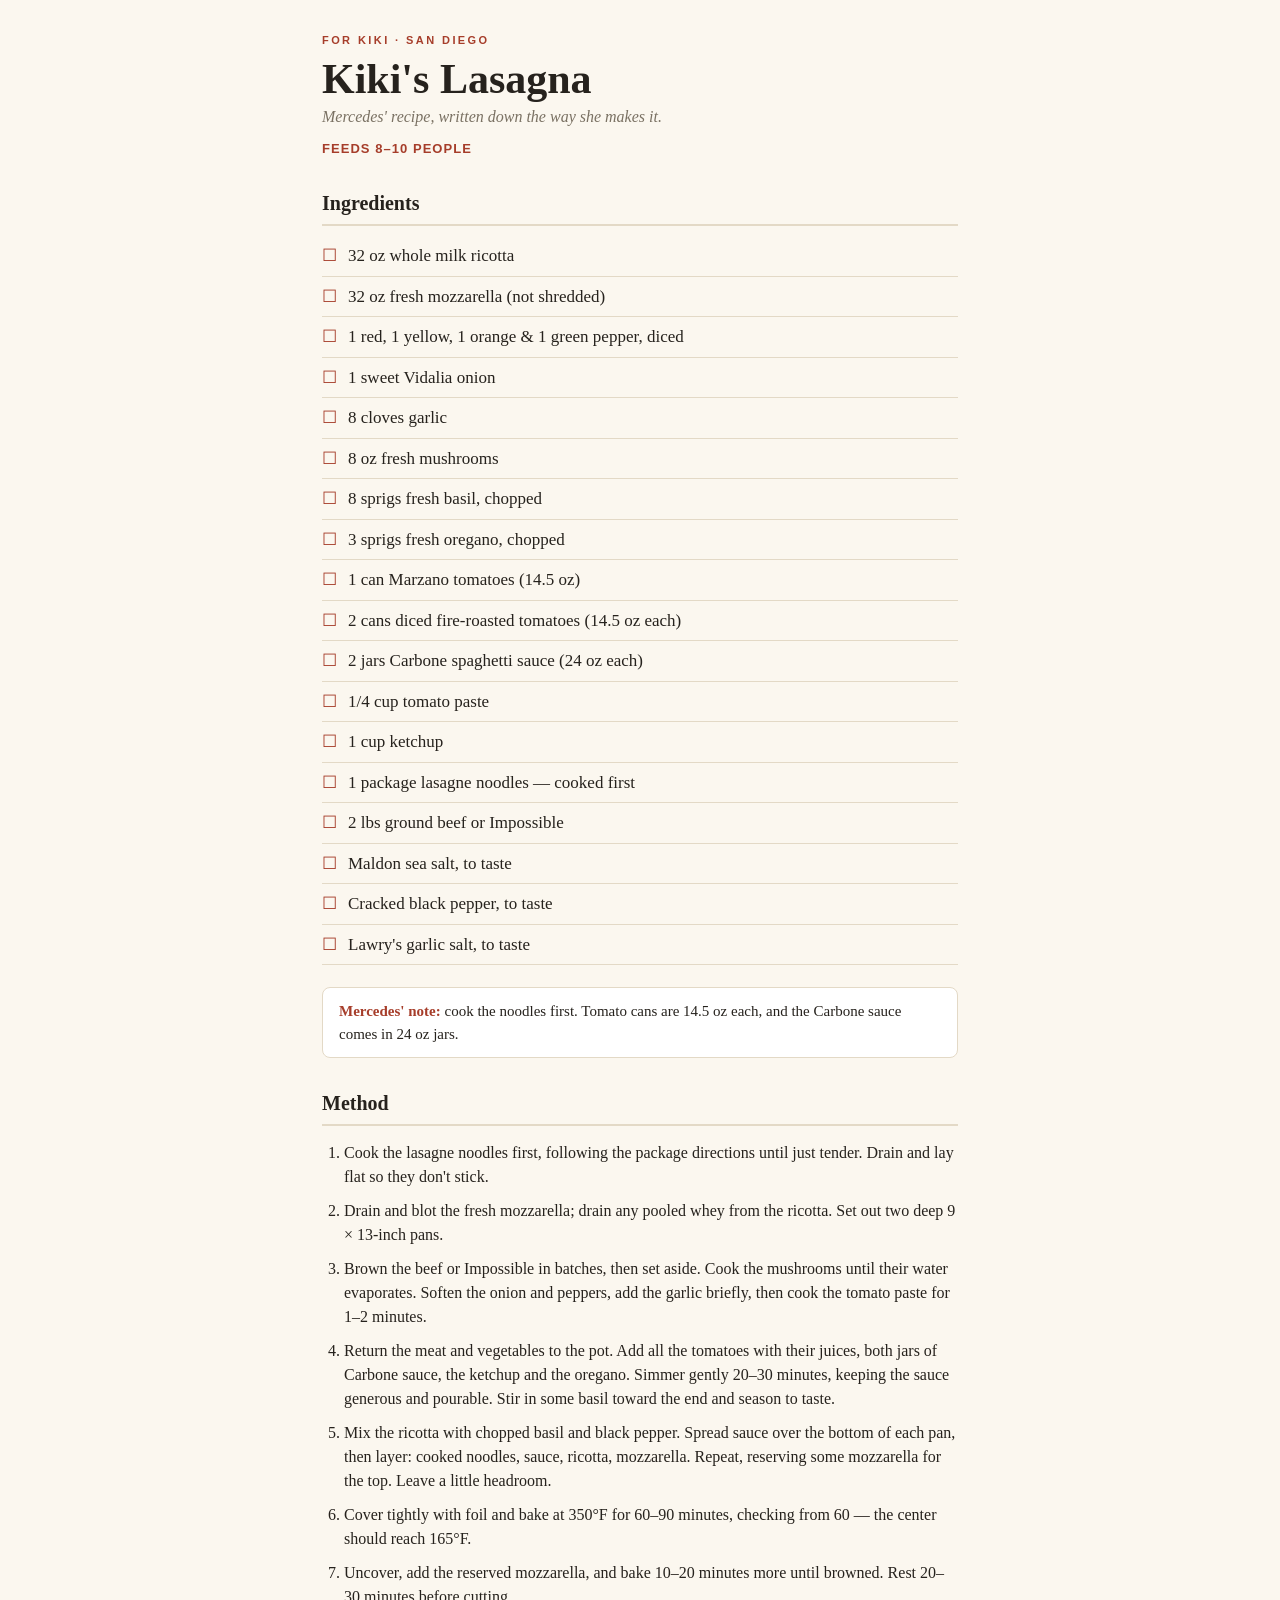
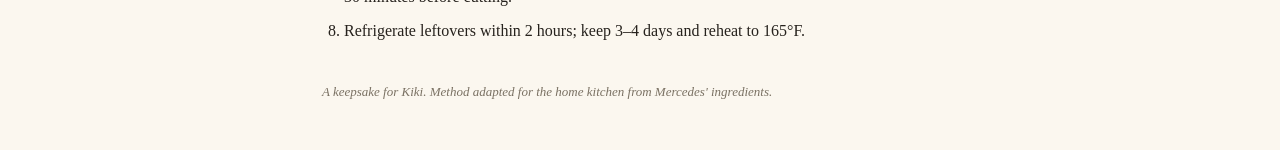
==== kiki-lasagna-card/index.html @ 82aa1737 "Kiki lasagna recipe card: Mercedes ingredients with Oct 15 corrections (noodles cooked first, 14.5 o" ====
<!DOCTYPE html>
<html lang="en">
<head>
<meta charset="utf-8">
<meta name="viewport" content="width=device-width, initial-scale=1">
<title>Kiki's Lasagna — Recipe Card</title>
<style>
  :root{--ink:#26221d;--paper:#fbf7ef;--accent:#a63d2a;--line:#e3d9c6;--muted:#7a7163}
  *{box-sizing:border-box}
  body{margin:0;background:var(--paper);color:var(--ink);font-family:Georgia,'Times New Roman',serif;line-height:1.5}
  .card{max-width:680px;margin:0 auto;padding:32px 22px 48px}
  .eyebrow{letter-spacing:.22em;font-size:11px;text-transform:uppercase;color:var(--accent);font-family:Helvetica,Arial,sans-serif;font-weight:700}
  h1{font-size:42px;line-height:1.05;margin:8px 0 4px}
  .sub{color:var(--muted);font-style:italic;margin:0 0 6px}
  .serves{font-family:Helvetica,Arial,sans-serif;font-size:13px;letter-spacing:.08em;text-transform:uppercase;color:var(--accent);font-weight:700;margin:10px 0 0}
  h2{font-size:20px;margin:30px 0 10px;border-bottom:2px solid var(--line);padding-bottom:6px}
  ul{list-style:none;padding:0;margin:0}
  ul li{padding:7px 0 7px 26px;position:relative;border-bottom:1px solid var(--line);font-size:17px}
  ul li::before{content:"☐";position:absolute;left:0;color:var(--accent)}
  ol{padding-left:22px;margin:0}
  ol li{padding:5px 0;font-size:16px}
  .note{background:#fff;border:1px solid var(--line);border-radius:8px;padding:12px 16px;font-size:15px;margin-top:22px}
  .note strong{color:var(--accent)}
  footer{margin-top:34px;color:var(--muted);font-size:13px;font-style:italic}
</style>
</head>
<body>
<div class="card">
  <div class="eyebrow">For Kiki · San Diego</div>
  <h1>Kiki's Lasagna</h1>
  <p class="sub">Mercedes' recipe, written down the way she makes it.</p>
  <p class="serves">Feeds 8–10 people</p>

  <h2>Ingredients</h2>
  <ul>
    <li>32 oz whole milk ricotta</li>
    <li>32 oz fresh mozzarella (not shredded)</li>
    <li>1 red, 1 yellow, 1 orange &amp; 1 green pepper, diced</li>
    <li>1 sweet Vidalia onion</li>
    <li>8 cloves garlic</li>
    <li>8 oz fresh mushrooms</li>
    <li>8 sprigs fresh basil, chopped</li>
    <li>3 sprigs fresh oregano, chopped</li>
    <li>1 can Marzano tomatoes (14.5 oz)</li>
    <li>2 cans diced fire-roasted tomatoes (14.5 oz each)</li>
    <li>2 jars Carbone spaghetti sauce (24 oz each)</li>
    <li>1/4 cup tomato paste</li>
    <li>1 cup ketchup</li>
    <li>1 package lasagne noodles — cooked first</li>
    <li>2 lbs ground beef or Impossible</li>
    <li>Maldon sea salt, to taste</li>
    <li>Cracked black pepper, to taste</li>
    <li>Lawry's garlic salt, to taste</li>
  </ul>

  <div class="note"><strong>Mercedes' note:</strong> cook the noodles first. Tomato cans are 14.5 oz each, and the Carbone sauce comes in 24 oz jars.</div>

  <h2>Method</h2>
  <ol>
    <li>Cook the lasagne noodles first, following the package directions until just tender. Drain and lay flat so they don't stick.</li>
    <li>Drain and blot the fresh mozzarella; drain any pooled whey from the ricotta. Set out two deep 9 × 13-inch pans.</li>
    <li>Brown the beef or Impossible in batches, then set aside. Cook the mushrooms until their water evaporates. Soften the onion and peppers, add the garlic briefly, then cook the tomato paste for 1–2 minutes.</li>
    <li>Return the meat and vegetables to the pot. Add all the tomatoes with their juices, both jars of Carbone sauce, the ketchup and the oregano. Simmer gently 20–30 minutes, keeping the sauce generous and pourable. Stir in some basil toward the end and season to taste.</li>
    <li>Mix the ricotta with chopped basil and black pepper. Spread sauce over the bottom of each pan, then layer: cooked noodles, sauce, ricotta, mozzarella. Repeat, reserving some mozzarella for the top. Leave a little headroom.</li>
    <li>Cover tightly with foil and bake at 350°F for 60–90 minutes, checking from 60 — the center should reach 165°F.</li>
    <li>Uncover, add the reserved mozzarella, and bake 10–20 minutes more until browned. Rest 20–30 minutes before cutting.</li>
    <li>Refrigerate leftovers within 2 hours; keep 3–4 days and reheat to 165°F.</li>
  </ol>

  <footer>A keepsake for Kiki. Method adapted for the home kitchen from Mercedes' ingredients.</footer>
</div>
</body>
</html>
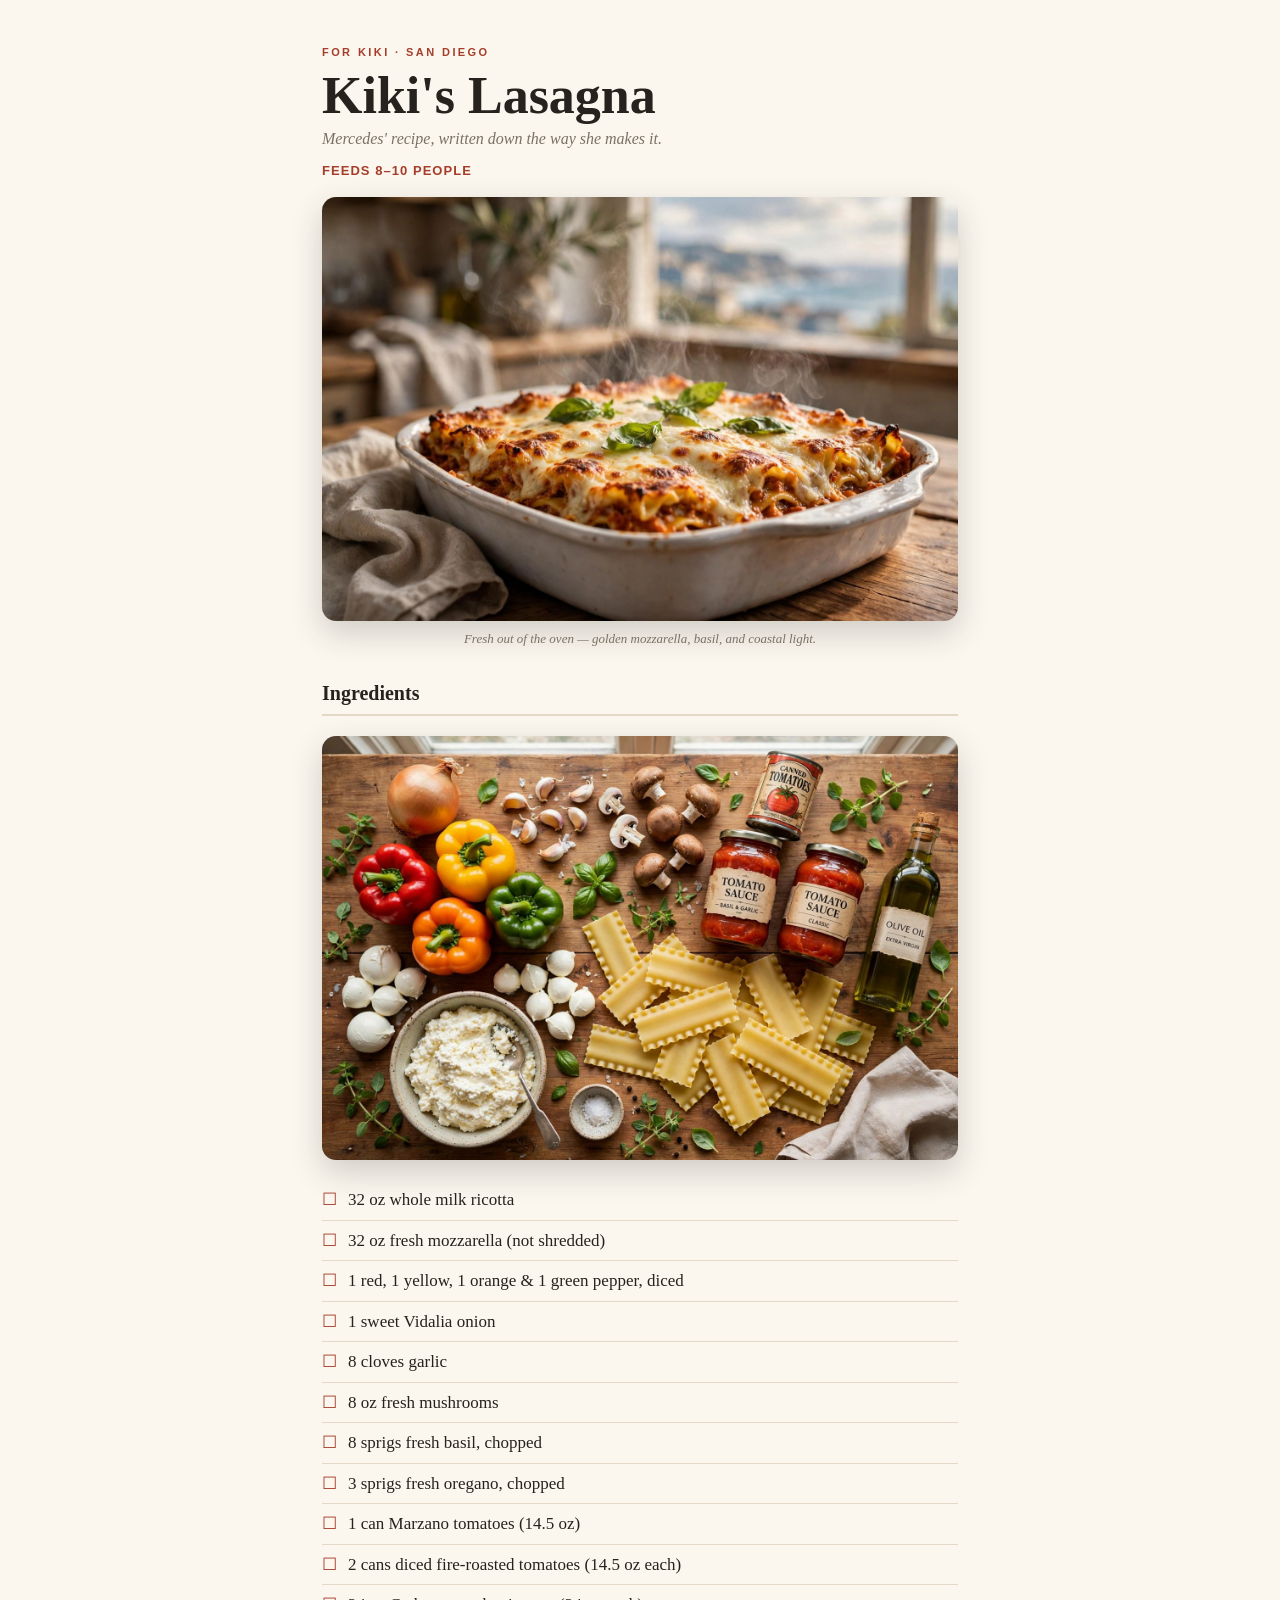
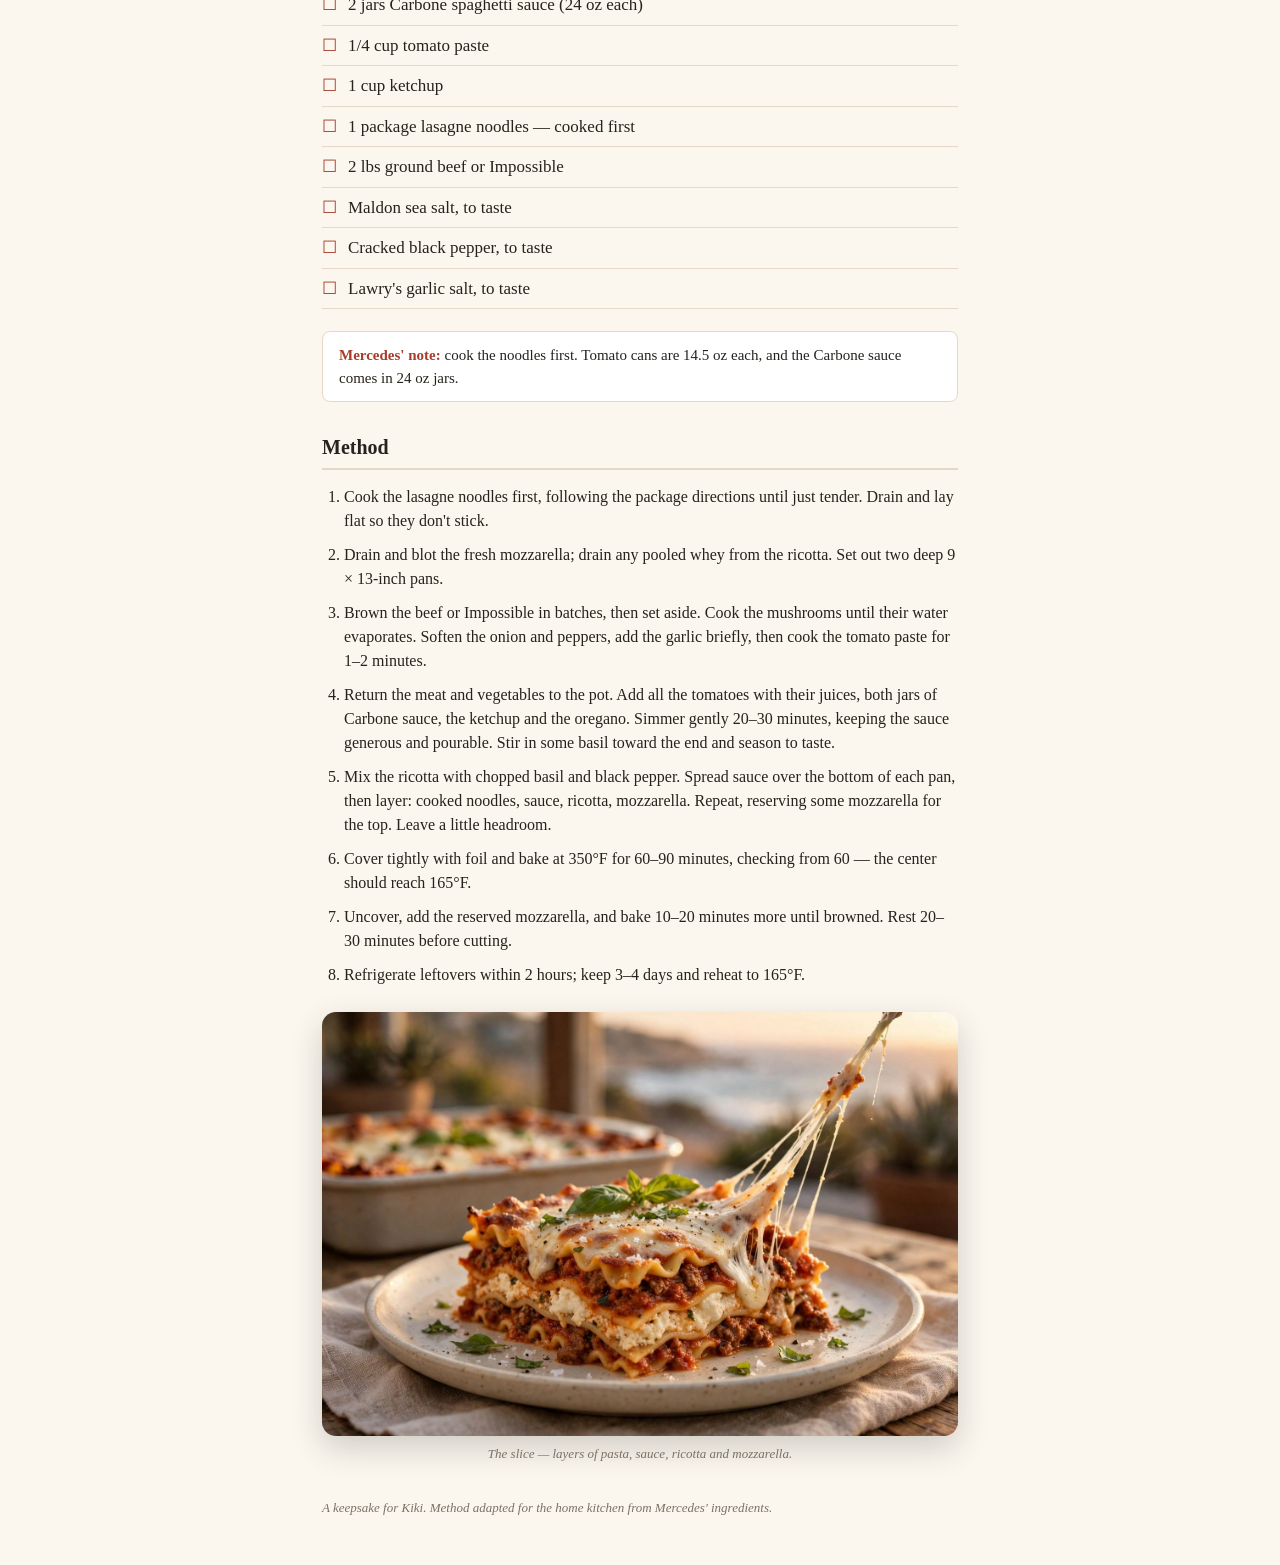
==== commit cebab036: "Add cinematic cookbook photos to Kiki lasagna recipe card" ====
--- a/kiki-lasagna-card/index.html
+++ b/kiki-lasagna-card/index.html
@@ -4,6 +4,9 @@
 <meta charset="utf-8">
 <meta name="viewport" content="width=device-width, initial-scale=1">
 <title>Kiki's Lasagna — Recipe Card</title>
+<meta property="og:title" content="Kiki's Lasagna — Recipe Card">
+<meta property="og:description" content="Mercedes' lasagna: her ingredients, with the Oct 15 corrections. Feeds 8–10.">
+<meta property="og:image" content="https://meltckr.github.io/kiki-lasagna-card/assets/hero.jpg">
 <style>
   :root{--ink:#26221d;--paper:#fbf7ef;--accent:#a63d2a;--line:#e3d9c6;--muted:#7a7163}
   *{box-sizing:border-box}
@@ -22,6 +25,11 @@
   .note{background:#fff;border:1px solid var(--line);border-radius:8px;padding:12px 16px;font-size:15px;margin-top:22px}
   .note strong{color:var(--accent)}
   footer{margin-top:34px;color:var(--muted);font-size:13px;font-style:italic}
+  figure{margin:20px 0}
+  figure img{width:100%;height:auto;display:block;border-radius:14px;box-shadow:0 12px 32px rgba(38,34,29,.20)}
+  figcaption{color:var(--muted);font-size:13px;font-style:italic;margin-top:8px;text-align:center}
+  .hero-img{margin-top:16px}
+  @media (min-width:760px){ h1{font-size:52px} .card{padding-top:44px} }
 </style>
 </head>
 <body>
@@ -31,7 +39,10 @@
   <p class="sub">Mercedes' recipe, written down the way she makes it.</p>
   <p class="serves">Feeds 8–10 people</p>
 
+  <figure class="hero-img"><img src="assets/hero.jpg" alt="Baked lasagna in a white ceramic dish, golden mozzarella top with basil, steam rising, coastal window light"><figcaption>Fresh out of the oven — golden mozzarella, basil, and coastal light.</figcaption></figure>
+
   <h2>Ingredients</h2>
+  <figure><img src="assets/ingredients.jpg" alt="Overhead flat lay of the lasagna ingredients: four colors of pepper, ricotta, fresh mozzarella, mushrooms, garlic, onion, herbs, canned tomatoes, jars of sauce and lasagne noodles" loading="lazy"></figure>
   <ul>
     <li>32 oz whole milk ricotta</li>
     <li>32 oz fresh mozzarella (not shredded)</li>
@@ -67,6 +78,8 @@
     <li>Refrigerate leftovers within 2 hours; keep 3–4 days and reheat to 165°F.</li>
   </ol>
 
+  <figure><img src="assets/slice.jpg" alt="A plated slice of the lasagna showing its layers, with a mozzarella cheese pull and the baking dish behind it" loading="lazy"><figcaption>The slice — layers of pasta, sauce, ricotta and mozzarella.</figcaption></figure>
+
   <footer>A keepsake for Kiki. Method adapted for the home kitchen from Mercedes' ingredients.</footer>
 </div>
 </body>
